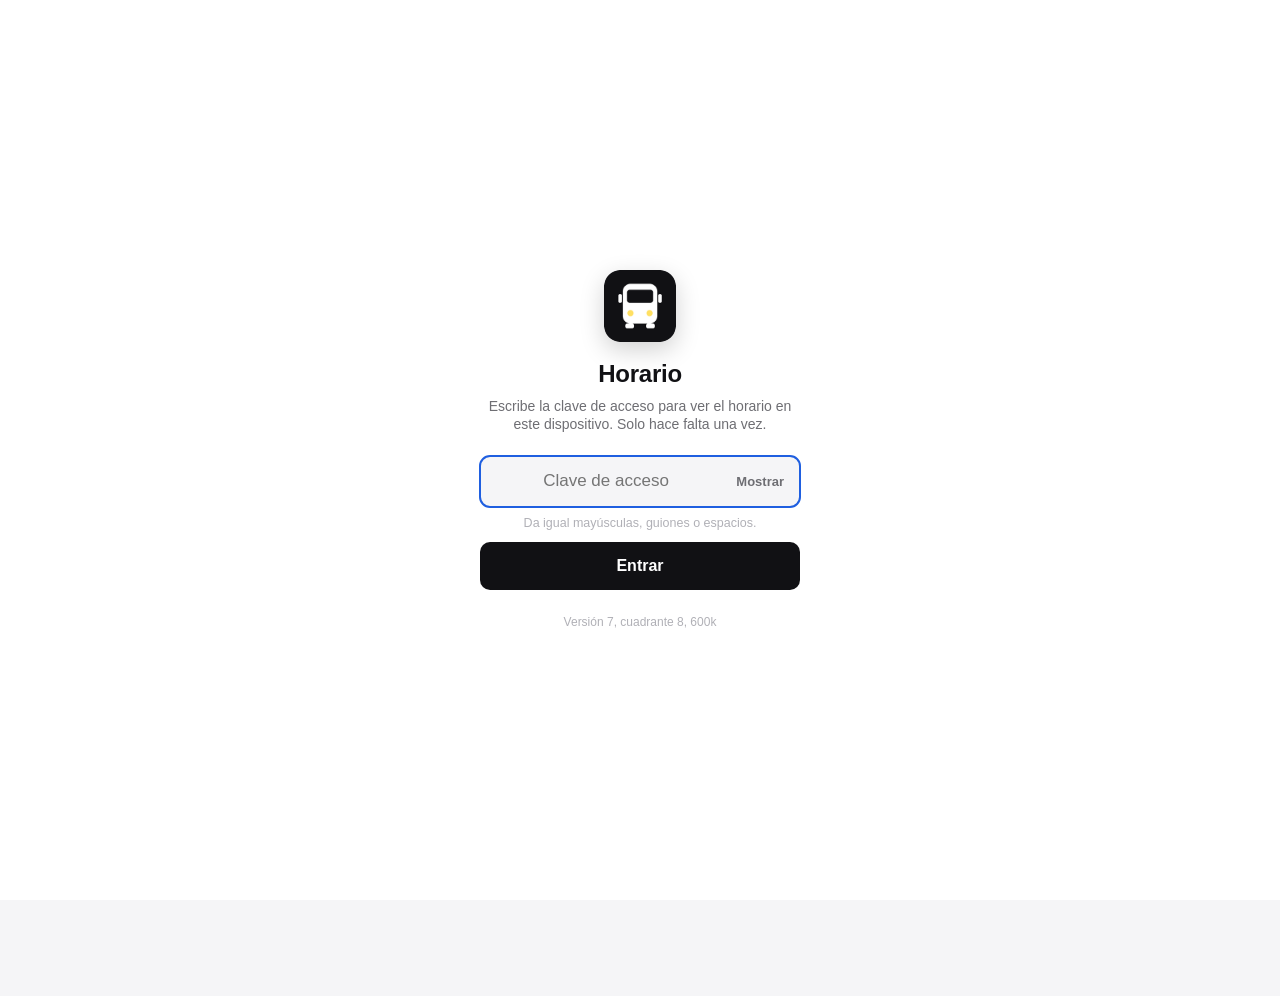
==== index.html @ b0fbd687 "La pantalla de bloqueo se oculta al entrar (v7)" ====
<!doctype html>
<html lang="es">
<head>
  <meta charset="utf-8">
  <meta name="viewport" content="width=device-width, initial-scale=1, viewport-fit=cover">
  <title>Horario</title>
  <meta name="description" content="Calendario del cuadrante rotativo ALSA: servicios y descansos de todo el año.">
  <meta name="color-scheme" content="light dark">
  <meta name="theme-color" content="#ffffff">
  <link rel="manifest" href="manifest.webmanifest">
  <link rel="icon" href="icons/favicon.svg" type="image/svg+xml">
  <link rel="apple-touch-icon" href="icons/apple-touch-icon.png">
  <meta name="apple-mobile-web-app-capable" content="yes">
  <meta name="mobile-web-app-capable" content="yes">
  <meta name="apple-mobile-web-app-status-bar-style" content="default">
  <meta name="apple-mobile-web-app-title" content="Horario">
  <link rel="stylesheet" href="css/styles.css?v=7">
</head>
<body>
  <header class="top" id="top">
    <div class="top-row">
      <p class="top-date" id="top-date"></p>
      <div class="top-actions">
        <button type="button" class="btn-today" id="btn-today" hidden>Hoy</button>
        <button type="button" class="btn-icon" id="btn-settings" aria-label="Ajustes">
          <svg viewBox="0 0 24 24" fill="none" stroke="currentColor" stroke-width="1.7" stroke-linecap="round" stroke-linejoin="round" aria-hidden="true">
            <circle cx="12" cy="12" r="3.2"/>
            <path d="M19.4 15a1.7 1.7 0 0 0 .3 1.8l.1.1a2 2 0 1 1-2.8 2.8l-.1-.1a1.7 1.7 0 0 0-1.8-.3 1.7 1.7 0 0 0-1 1.5V21a2 2 0 1 1-4 0v-.1a1.7 1.7 0 0 0-1.1-1.5 1.7 1.7 0 0 0-1.8.3l-.1.1a2 2 0 1 1-2.8-2.8l.1-.1a1.7 1.7 0 0 0 .3-1.8 1.7 1.7 0 0 0-1.5-1H3a2 2 0 1 1 0-4h.1a1.7 1.7 0 0 0 1.5-1.1 1.7 1.7 0 0 0-.3-1.8l-.1-.1a2 2 0 1 1 2.8-2.8l.1.1a1.7 1.7 0 0 0 1.8.3H9a1.7 1.7 0 0 0 1-1.5V3a2 2 0 1 1 4 0v.1a1.7 1.7 0 0 0 1 1.5 1.7 1.7 0 0 0 1.8-.3l.1-.1a2 2 0 1 1 2.8 2.8l-.1.1a1.7 1.7 0 0 0-.3 1.8V9a1.7 1.7 0 0 0 1.5 1H21a2 2 0 1 1 0 4h-.1a1.7 1.7 0 0 0-1.5 1z"/>
          </svg>
        </button>
      </div>
    </div>
    <p class="top-shift" id="top-shift"></p>
    <p class="top-sub" id="top-sub"></p>
    <div class="dow" aria-hidden="true">
      <span>L</span><span>M</span><span>X</span><span>J</span><span>V</span><span>S</span><span>D</span>
    </div>
  </header>

  <main class="cal">
    <div id="sentinel-top" class="sentinel" aria-hidden="true"></div>
    <div id="months"></div>
    <div id="sentinel-bottom" class="sentinel" aria-hidden="true"></div>
  </main>

  <section class="lock" id="lock" hidden>
    <form class="lock-card" id="lock-form" autocomplete="off">
      <img class="lock-icon" src="icons/icon-192.png" alt="" width="72" height="72">
      <h1 class="lock-title">Horario</h1>
      <p class="lock-text">Escribe la clave de acceso para ver el horario en este dispositivo. Solo hace falta una vez.</p>
      <div class="lock-field">
        <input class="lock-input" id="lock-code" type="password" placeholder="Clave de acceso" required autocomplete="off" autocapitalize="none" autocorrect="off" spellcheck="false" enterkeyhint="go">
        <button class="lock-show" id="lock-show" type="button">Mostrar</button>
      </div>
      <p class="lock-hint">Da igual mayúsculas, guiones o espacios.</p>
      <button class="lock-btn" id="lock-btn" type="submit">Entrar</button>
      <p class="lock-error" id="lock-error" role="alert" hidden></p>
      <p class="lock-meta" id="lock-meta"></p>
    </form>
  </section>

  <div class="scrim" id="scrim" hidden></div>
  <section class="sheet" id="sheet" role="dialog" aria-modal="true" aria-label="Detalle del día" hidden></section>
  <section class="settings" id="settings" role="dialog" aria-modal="true" aria-label="Ajustes" hidden></section>

  <script src="js/data.js?v=7"></script>
  <script src="js/app.js?v=7"></script>
</body>
</html>
---- css/styles.css ----
/* Horario — una pantalla: el calendario. */

:root {
  --bg: #ffffff;
  --bg-2: #f5f5f7;
  --ink: #111114;
  --ink-2: #6e6e73;
  --ink-3: #b0b0b6;
  --line: #e5e5ea;
  --rest: #ffe062;
  --rest-ink: #111114;
  --sevilla: #1f5fe0;
  --carta: #d9362b;
  --otro: #7a4ee0;
  --today: #111114;
  --today-ink: #ffffff;
  --scrim: rgba(0, 0, 0, 0.35);
  --shadow: 0 -1px 0 var(--line), 0 -20px 50px rgba(0, 0, 0, 0.12);
  --font: -apple-system, BlinkMacSystemFont, "SF Pro Text", "Segoe UI", Roboto, "Helvetica Neue", Arial, sans-serif;
  --top-safe: env(safe-area-inset-top, 0px);
  --bottom-safe: env(safe-area-inset-bottom, 0px);
  color-scheme: light;
}
:root[data-theme="dark"] {
  --bg: #000000;
  --bg-2: #141416;
  --ink: #f5f5f7;
  --ink-2: #98989f;
  --ink-3: #5c5c63;
  --line: #26262b;
  --rest: #f5c842;
  --rest-ink: #111114;
  --sevilla: #5aa2ff;
  --carta: #ff6259;
  --otro: #b48cff;
  --today: #f5f5f7;
  --today-ink: #000000;
  --scrim: rgba(0, 0, 0, 0.6);
  --shadow: 0 -1px 0 var(--line), 0 -20px 50px rgba(0, 0, 0, 0.6);
  color-scheme: dark;
}
.tone-sevilla { --tone: var(--sevilla); }
.tone-carta { --tone: var(--carta); }
.tone-otro { --tone: var(--otro); }
.tone-descanso { --tone: var(--rest); }

/* Base --------------------------------------------------------------- */
*, *::before, *::after { box-sizing: border-box; }
html { -webkit-text-size-adjust: 100%; overflow-anchor: none; scrollbar-width: none; }
html::-webkit-scrollbar { display: none; }
body {
  margin: 0;
  background: var(--bg);
  color: var(--ink);
  font-family: var(--font);
  font-size: 15px;
  line-height: 1.35;
  font-variant-numeric: tabular-nums;
  -webkit-font-smoothing: antialiased;
}
button {
  font: inherit;
  color: inherit;
  background: none;
  border: 0;
  padding: 0;
  cursor: pointer;
  -webkit-tap-highlight-color: transparent;
}
p, h1, h2, h3 { margin: 0; }
:focus-visible { outline: 2px solid var(--sevilla); outline-offset: 2px; }

/* Cabecera fija: hoy + días de la semana ------------------------------ */
.top {
  position: sticky;
  top: 0;
  z-index: 10;
  background: var(--bg);
  padding: calc(10px + var(--top-safe)) 16px 0;
  border-bottom: 1px solid var(--line);
}
.top-row {
  display: flex;
  align-items: center;
  justify-content: space-between;
  min-height: 32px;
}
.top-date {
  font-size: 13px;
  font-weight: 500;
  color: var(--ink-2);
}
.top-actions { display: flex; align-items: center; gap: 6px; }
.btn-today {
  height: 30px;
  padding: 0 12px;
  border-radius: 15px;
  background: var(--bg-2);
  font-size: 14px;
  font-weight: 600;
}
.btn-today:active { opacity: 0.6; }
.btn-icon {
  width: 32px;
  height: 32px;
  display: grid;
  place-items: center;
  color: var(--ink-2);
  border-radius: 16px;
}
.btn-icon:active { background: var(--bg-2); }
.btn-icon svg { width: 22px; height: 22px; }
.top-shift {
  margin-top: 2px;
  font-size: 22px;
  font-weight: 700;
  letter-spacing: -0.01em;
  line-height: 1.2;
}
.top-shift .hour { color: var(--tone); }
.top-sub {
  margin-top: 1px;
  font-size: 14px;
  color: var(--ink-2);
  min-height: 19px;
}
.top-sub .link {
  color: var(--ink);
  font-weight: 600;
  text-decoration: underline;
  text-underline-offset: 2px;
  text-decoration-color: var(--ink-3);
}
.mark {
  display: inline-block;
  padding: 0 6px;
  margin-left: -6px;
  border-radius: 6px;
  background: var(--rest);
  color: var(--rest-ink);
}
.dow {
  display: grid;
  grid-template-columns: repeat(7, 1fr);
  margin-top: 10px;
  padding-bottom: 6px;
  text-align: center;
  font-size: 12px;
  font-weight: 600;
  color: var(--ink-3);
}

/* Calendario ---------------------------------------------------------- */
.cal { padding: 0 16px calc(32px + var(--bottom-safe)); max-width: 480px; margin: 0 auto; }
.sentinel { height: 1px; }
.month { padding-top: 22px; }
.month-head {
  display: flex;
  align-items: baseline;
  justify-content: space-between;
  gap: 12px;
  padding: 0 4px 8px;
}
.month-name { font-size: 20px; font-weight: 700; letter-spacing: -0.01em; }
.month-name span { color: var(--ink-2); font-weight: 500; }
.month-stats { font-size: 13px; color: var(--ink-2); white-space: nowrap; }
.grid {
  display: grid;
  grid-template-columns: repeat(7, 1fr);
  row-gap: 2px;
}
.cell {
  height: 60px;
  display: flex;
  flex-direction: column;
  align-items: center;
  padding-top: 6px;
  border-radius: 10px;
}
.cell:not(.blank):active { background: var(--bg-2); }
.num {
  width: 30px;
  height: 30px;
  border-radius: 15px;
  display: grid;
  place-items: center;
  font-size: 15px;
  font-weight: 500;
}
.cell.is-rest .num { background: var(--rest); color: var(--rest-ink); font-weight: 600; }
.cell.is-today .num { box-shadow: 0 0 0 2px var(--today); font-weight: 700; }
.cell.is-past:not(.is-today) .num { color: var(--ink-2); }
.cell.is-past.is-rest:not(.is-today) .num { opacity: 0.5; }
.cell .hour {
  margin-top: 3px;
  font-size: 11.5px;
  font-weight: 600;
  color: var(--tone);
  line-height: 1;
}
.cell.is-past .hour { opacity: 0.55; }

/* Hoja de detalle ----------------------------------------------------- */
.scrim {
  position: fixed;
  inset: 0;
  z-index: 40;
  background: var(--scrim);
  opacity: 0;
  transition: opacity 0.2s;
}
.scrim.is-open { opacity: 1; }
.sheet {
  position: fixed;
  left: 0;
  right: 0;
  bottom: 0;
  z-index: 50;
  max-width: 480px;
  margin: 0 auto;
  max-height: 82dvh;
  overflow-y: auto;
  padding: 8px 20px calc(24px + var(--bottom-safe));
  border-radius: 16px 16px 0 0;
  background: var(--bg);
  box-shadow: var(--shadow);
  transform: translateY(100%);
  transition: transform 0.28s cubic-bezier(0.32, 0.72, 0, 1);
  touch-action: pan-y;
}
.sheet.is-open { transform: none; }
.handle {
  width: 36px;
  height: 4px;
  margin: 0 auto 14px;
  border-radius: 2px;
  background: var(--line);
}
.sh-date { font-size: 13px; font-weight: 500; color: var(--ink-2); }
.sh-title { margin-top: 2px; font-size: 28px; font-weight: 700; letter-spacing: -0.02em; line-height: 1.15; }
.sh-title .hour { color: var(--tone); }
.sh-sub { margin-top: 4px; font-size: 15px; color: var(--ink-2); }
.wk { margin-top: 16px; border-top: 1px solid var(--line); }
.wk-row {
  display: grid;
  grid-template-columns: 56px 1fr auto;
  align-items: center;
  gap: 12px;
  padding: 9px 0;
  border-bottom: 1px solid var(--line);
  font-size: 15px;
  color: var(--ink-2);
}
.wk-row.is-sel { color: var(--ink); font-weight: 600; }
.wk-day { font-size: 13px; font-weight: 600; color: var(--ink-3); }
.wk-row.is-sel .wk-day { color: var(--ink); }
.wk-main .hour { color: var(--tone); font-weight: 600; }
.wk-main.is-rest { color: var(--ink); }
.wk-main.is-rest .mark { margin-left: 0; font-weight: 600; font-size: 13px; padding: 1px 6px; }
.wk-serv { font-size: 13px; color: var(--ink-3); }

/* Ajustes ------------------------------------------------------------- */
.settings {
  position: fixed;
  inset: 0;
  z-index: 60;
  background: var(--bg);
  overflow-y: auto;
  transform: translateX(100%);
  transition: transform 0.28s cubic-bezier(0.32, 0.72, 0, 1);
}
.settings.is-open { transform: none; }
.set-top {
  position: sticky;
  top: 0;
  z-index: 1;
  display: flex;
  align-items: center;
  justify-content: space-between;
  padding: calc(10px + var(--top-safe)) 16px 10px;
  background: var(--bg);
  border-bottom: 1px solid var(--line);
}
.set-top h2 { font-size: 17px; font-weight: 700; }
.btn-text { font-size: 16px; font-weight: 600; color: var(--sevilla); padding: 4px 0; }
.btn-text:active { opacity: 0.5; }
.set-body { max-width: 480px; margin: 0 auto; padding: 4px 16px calc(32px + var(--bottom-safe)); }
.set-group { padding: 20px 0; border-bottom: 1px solid var(--line); }
.set-group:last-child { border-bottom: 0; }
.set-title { font-size: 17px; font-weight: 700; }
.set-text { margin-top: 4px; font-size: 14px; color: var(--ink-2); }
.turnos { display: grid; grid-template-columns: repeat(8, 1fr); gap: 6px; margin-top: 12px; }
.turno {
  height: 42px;
  border-radius: 9px;
  background: var(--bg-2);
  font-size: 16px;
  font-weight: 600;
}
.turno:active { opacity: 0.6; }
.turno.is-active { background: var(--ink); color: var(--bg); }
.seg { display: inline-flex; margin-top: 12px; padding: 2px; border-radius: 9px; background: var(--bg-2); }
.seg button { padding: 7px 14px; border-radius: 7px; font-size: 14px; font-weight: 500; color: var(--ink-2); }
.seg button.is-active { background: var(--bg); color: var(--ink); font-weight: 600; box-shadow: 0 1px 3px rgba(0, 0, 0, 0.15); }
.editor { margin-top: 12px; overflow: hidden; }
.ed-turno { border-top: 1px solid var(--line); }
.ed-turno:last-child { border-bottom: 1px solid var(--line); }
.ed-turno summary {
  display: flex;
  align-items: center;
  justify-content: space-between;
  gap: 12px;
  padding: 12px 0;
  list-style: none;
  cursor: pointer;
}
.ed-turno summary::-webkit-details-marker { display: none; }
.ed-turno summary::after {
  content: "";
  width: 8px;
  height: 8px;
  margin-left: 4px;
  border-right: 2px solid var(--ink-3);
  border-bottom: 2px solid var(--ink-3);
  transform: rotate(45deg);
  transition: transform 0.15s;
  flex: none;
}
.ed-turno[open] summary::after { transform: rotate(-135deg); }
.ed-turno-name { font-size: 15px; font-weight: 600; }
.ed-turno-info { margin-left: auto; font-size: 13px; color: var(--ink-2); }
.ed-rows { display: grid; gap: 6px; padding: 0 0 14px; }
.ed-row { display: grid; grid-template-columns: 40px 1fr; align-items: center; gap: 8px; }
.ed-day { font-size: 13px; font-weight: 600; color: var(--ink-2); }
.ed-cell {
  width: 100%;
  min-width: 0;
  padding: 10px 12px;
  border: 1px solid var(--line);
  border-radius: 8px;
  background: var(--bg);
  color: var(--ink);
  font: inherit;
  font-size: 15px;
}
.ed-cell.tone-descanso { background: var(--rest); border-color: transparent; color: var(--rest-ink); font-weight: 600; }
.ed-cell:focus { outline: 2px solid var(--sevilla); outline-offset: -1px; }
.btn-quiet { margin-top: 12px; font-size: 14px; font-weight: 600; color: var(--carta); }
.install { margin-top: 10px; display: grid; gap: 12px; }
.install h3 { font-size: 15px; font-weight: 600; }
.install ol { margin: 4px 0 0; padding-left: 20px; font-size: 14px; color: var(--ink-2); display: grid; gap: 3px; }
.install b { color: var(--ink); font-weight: 600; }

/* Pantalla de bloqueo ------------------------------------------------- */
.lock {
  position: fixed;
  inset: 0;
  z-index: 100;
  display: grid;
  place-items: center;
  padding: 24px;
  background: var(--bg);
}
.lock[hidden] { display: none; }
[hidden] { display: none !important; }
body.is-locked .top, body.is-locked .cal { visibility: hidden; }
.lock-card { width: 100%; max-width: 320px; display: flex; flex-direction: column; align-items: center; text-align: center; }
.lock-icon { border-radius: 16px; box-shadow: 0 8px 24px rgba(0, 0, 0, 0.18); }
.lock-title { margin-top: 16px; font-size: 24px; font-weight: 700; letter-spacing: -0.01em; }
.lock-text { margin-top: 6px; font-size: 14px; color: var(--ink-2); }
.lock-field { position: relative; width: 100%; margin-top: 22px; }
.lock-show {
  position: absolute;
  right: 6px;
  top: 50%;
  transform: translateY(-50%);
  padding: 6px 10px;
  border-radius: 7px;
  font-size: 13px;
  font-weight: 600;
  color: var(--ink-2);
}
.lock-show:active { background: var(--panel-2, var(--line)); }
.lock-hint { margin-top: 8px; font-size: 12.5px; color: var(--ink-3); }
.lock-input {
  width: 100%;
  padding: 13px 82px 13px 14px;
  border: 1px solid var(--line);
  border-radius: 10px;
  background: var(--bg-2);
  color: var(--ink);
  font: inherit;
  font-size: 17px;
  text-align: center;
}
.lock-input:focus { outline: 2px solid var(--sevilla); outline-offset: -1px; }
.lock-btn {
  width: 100%;
  margin-top: 10px;
  padding: 13px;
  border-radius: 10px;
  background: var(--ink);
  color: var(--bg);
  font-size: 16px;
  font-weight: 600;
}
.lock-btn:disabled { opacity: 0.5; }
.lock-error { margin-top: 12px; font-size: 14px; color: var(--carta); overflow-wrap: anywhere; }
.lock-meta { margin-top: 24px; font-size: 12px; color: var(--ink-3); }

/* Accesibilidad y escritorio ------------------------------------------ */
@media (prefers-reduced-motion: reduce) {
  *, *::before, *::after { transition: none !important; }
}
@media (min-width: 560px) {
  body { background: var(--bg-2); }
  .top { max-width: 480px; margin: 0 auto; background: var(--bg); box-shadow: -1px 0 0 var(--line), 1px 0 0 var(--line); }
  .cal { background: var(--bg); min-height: 100dvh; box-shadow: -1px 0 0 var(--line), 1px 0 0 var(--line); }
}
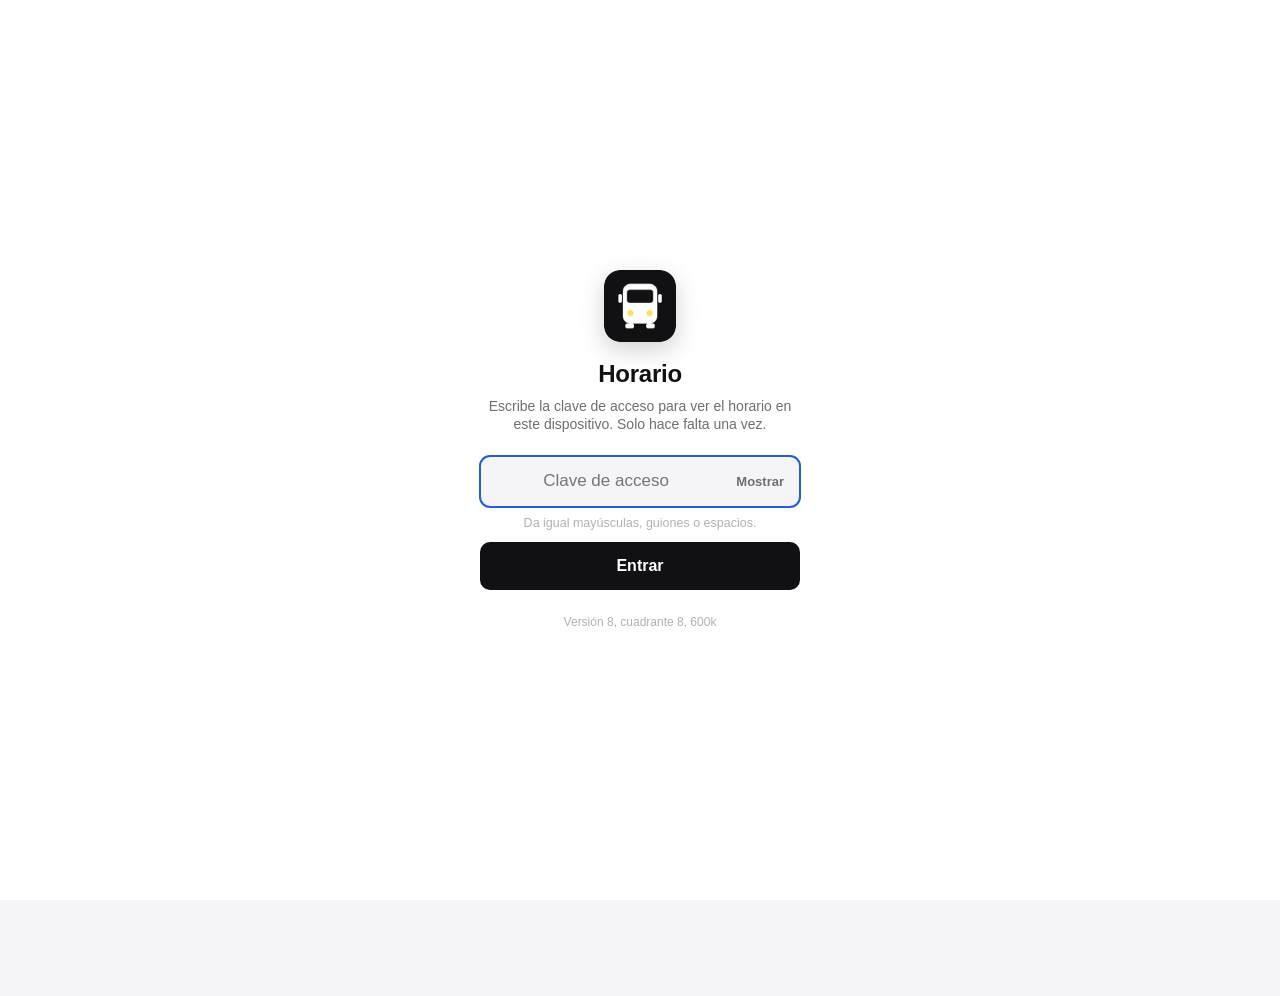
==== commit 0016776d: "Horario de Mercadona solapado: días libres de los dos (v8)" ====
--- a/index.html
+++ b/index.html
@@ -14,7 +14,7 @@
   <meta name="mobile-web-app-capable" content="yes">
   <meta name="apple-mobile-web-app-status-bar-style" content="default">
   <meta name="apple-mobile-web-app-title" content="Horario">
-  <link rel="stylesheet" href="css/styles.css?v=7">
+  <link rel="stylesheet" href="css/styles.css?v=8">
 </head>
 <body>
   <header class="top" id="top">
@@ -30,11 +30,11 @@
         </button>
       </div>
     </div>
-    <p class="top-shift" id="top-shift"></p>
-    <p class="top-sub" id="top-sub"></p>
+    <div class="top-rows" id="top-rows"></div>
     <div class="dow" aria-hidden="true">
       <span>L</span><span>M</span><span>X</span><span>J</span><span>V</span><span>S</span><span>D</span>
     </div>
+    <p class="legend" aria-hidden="true"><span class="lg lg-alsa">descanso ALSA</span><span class="lg lg-merc">libre Mercadona</span><span class="lg lg-both">los dos</span></p>
   </header>
 
   <main class="cal">
@@ -63,7 +63,7 @@
   <section class="sheet" id="sheet" role="dialog" aria-modal="true" aria-label="Detalle del día" hidden></section>
   <section class="settings" id="settings" role="dialog" aria-modal="true" aria-label="Ajustes" hidden></section>
 
-  <script src="js/data.js?v=7"></script>
-  <script src="js/app.js?v=7"></script>
+  <script src="js/data.js?v=8"></script>
+  <script src="js/app.js?v=8"></script>
 </body>
 </html>
--- a/css/styles.css
+++ b/css/styles.css
@@ -12,6 +12,8 @@
   --sevilla: #1f5fe0;
   --carta: #d9362b;
   --otro: #7a4ee0;
+  --merc: #0a8f47;
+  --merc-soft: rgba(10, 143, 71, 0.13);
   --today: #111114;
   --today-ink: #ffffff;
   --scrim: rgba(0, 0, 0, 0.35);
@@ -33,6 +35,8 @@
   --sevilla: #5aa2ff;
   --carta: #ff6259;
   --otro: #b48cff;
+  --merc: #3ddc84;
+  --merc-soft: rgba(61, 220, 132, 0.16);
   --today: #f5f5f7;
   --today-ink: #000000;
   --scrim: rgba(0, 0, 0, 0.6);
@@ -110,21 +114,33 @@
 }
 .btn-icon:active { background: var(--bg-2); }
 .btn-icon svg { width: 22px; height: 22px; }
-.top-shift {
-  margin-top: 2px;
-  font-size: 22px;
-  font-weight: 700;
-  letter-spacing: -0.01em;
-  line-height: 1.2;
-}
-.top-shift .hour { color: var(--tone); }
-.top-sub {
-  margin-top: 1px;
-  font-size: 14px;
+.top-rows {
+  display: grid;
+  grid-template-columns: 82px 1fr;
+  column-gap: 8px;
+  row-gap: 3px;
+  margin-top: 4px;
+}
+.top-k {
+  font-size: 12px;
+  font-weight: 600;
+  color: var(--ink-3);
+  padding-top: 3px;
+}
+.top-v {
+  font-size: 15px;
+  font-weight: 600;
+  line-height: 1.3;
+}
+.top-v .hour { color: var(--tone); }
+.top-v .merc-t { color: var(--merc); }
+.top-v small {
+  display: block;
+  font-size: 13px;
+  font-weight: 400;
   color: var(--ink-2);
-  min-height: 19px;
-}
-.top-sub .link {
+}
+.top-v .link {
   color: var(--ink);
   font-weight: 600;
   text-decoration: underline;
@@ -143,12 +159,31 @@
   display: grid;
   grid-template-columns: repeat(7, 1fr);
   margin-top: 10px;
-  padding-bottom: 6px;
+  padding-bottom: 2px;
   text-align: center;
   font-size: 12px;
   font-weight: 600;
   color: var(--ink-3);
 }
+.legend {
+  display: flex;
+  gap: 14px;
+  padding: 0 0 6px 2px;
+  font-size: 11px;
+  color: var(--ink-3);
+}
+.lg::before {
+  content: "";
+  display: inline-block;
+  width: 9px;
+  height: 9px;
+  border-radius: 50%;
+  margin-right: 5px;
+  vertical-align: -1px;
+}
+.lg-alsa::before { background: var(--rest); }
+.lg-merc::before { background: var(--merc); }
+.lg-both::before { border-radius: 3px; background: var(--merc-soft); box-shadow: inset 0 0 0 1px var(--merc); }
 
 /* Calendario ---------------------------------------------------------- */
 .cal { padding: 0 16px calc(32px + var(--bottom-safe)); max-width: 480px; margin: 0 auto; }
@@ -170,13 +205,23 @@
   row-gap: 2px;
 }
 .cell {
-  height: 60px;
+  height: 68px;
   display: flex;
   flex-direction: column;
   align-items: center;
-  padding-top: 6px;
+  padding-top: 5px;
   border-radius: 10px;
 }
+.cell.is-both { background: var(--merc-soft); }
+.cell .merc {
+  margin-top: 2px;
+  font-size: 10.5px;
+  font-weight: 600;
+  color: var(--merc);
+  line-height: 1;
+}
+.cell .merc.m-work { color: var(--ink-3); }
+.cell.is-past .merc { opacity: 0.55; }
 .cell:not(.blank):active { background: var(--bg-2); }
 .num {
   width: 30px;
@@ -197,6 +242,7 @@
   font-weight: 600;
   color: var(--tone);
   line-height: 1;
+  min-height: 11.5px;
 }
 .cell.is-past .hour { opacity: 0.55; }
 
@@ -240,10 +286,26 @@
 .sh-title { margin-top: 2px; font-size: 28px; font-weight: 700; letter-spacing: -0.02em; line-height: 1.15; }
 .sh-title .hour { color: var(--tone); }
 .sh-sub { margin-top: 4px; font-size: 15px; color: var(--ink-2); }
+.sh-who { margin-top: 14px; font-size: 12px; font-weight: 600; color: var(--ink-3); }
+.sh-who:first-of-type { margin-top: 8px; }
+.sh-merc { margin-top: 2px; font-size: 20px; font-weight: 700; letter-spacing: -0.01em; }
+.sh-merc .merc-t { color: var(--merc); }
+.sh-both {
+  margin-top: 12px;
+  padding: 8px 12px;
+  border-radius: 8px;
+  background: var(--merc-soft);
+  color: var(--ink);
+  font-size: 14px;
+  font-weight: 600;
+}
+.sh-both .mark { margin-left: 0; }
+.btn-merc { margin-top: 12px; font-size: 14px; font-weight: 600; color: var(--merc); }
+.wk-head { display: grid; grid-template-columns: 56px 1fr 1fr; gap: 12px; padding: 10px 0 4px; font-size: 11px; font-weight: 600; color: var(--ink-3); }
 .wk { margin-top: 16px; border-top: 1px solid var(--line); }
 .wk-row {
   display: grid;
-  grid-template-columns: 56px 1fr auto;
+  grid-template-columns: 56px 1fr 1fr;
   align-items: center;
   gap: 12px;
   padding: 9px 0;
@@ -257,7 +319,11 @@
 .wk-main .hour { color: var(--tone); font-weight: 600; }
 .wk-main.is-rest { color: var(--ink); }
 .wk-main.is-rest .mark { margin-left: 0; font-weight: 600; font-size: 13px; padding: 1px 6px; }
-.wk-serv { font-size: 13px; color: var(--ink-3); }
+.wk-main .wk-serv { font-size: 12px; color: var(--ink-3); margin-left: 4px; }
+.wk-merc { font-size: 14px; }
+.wk-merc .merc-t { color: var(--merc); font-weight: 600; }
+.wk-merc.is-libre { color: var(--merc); font-weight: 600; }
+.wk-row.is-both { background: var(--merc-soft); margin: 0 -8px; padding-left: 8px; padding-right: 8px; border-radius: 8px; }
 
 /* Ajustes ------------------------------------------------------------- */
 .settings {
@@ -300,6 +366,20 @@
 .turno:active { opacity: 0.6; }
 .turno.is-active { background: var(--ink); color: var(--bg); }
 .seg { display: inline-flex; margin-top: 12px; padding: 2px; border-radius: 9px; background: var(--bg-2); }
+.week-nav { display: flex; align-items: center; justify-content: space-between; gap: 8px; margin-top: 12px; }
+.week-nav .btn-icon { color: var(--ink); background: var(--bg-2); }
+.week-nav .btn-icon svg { width: 18px; height: 18px; }
+.week-nav span { font-size: 15px; font-weight: 600; }
+.set-sub { margin-top: 14px; font-size: 13px; font-weight: 600; color: var(--ink-2); }
+.dows { display: grid; grid-template-columns: repeat(7, 1fr); gap: 6px; margin-top: 8px; }
+.dows .turno { height: 40px; font-size: 15px; }
+.dows .turno.is-active { background: var(--merc); color: #fff; }
+.seg.seg-merc { margin-top: 8px; }
+.check { display: flex; align-items: center; gap: 10px; margin-top: 12px; font-size: 15px; }
+.check input { width: 20px; height: 20px; accent-color: var(--merc); margin: 0; }
+.hours { display: grid; grid-template-columns: 1fr 1fr; gap: 8px; margin-top: 8px; }
+.hours label { font-size: 12px; font-weight: 600; color: var(--ink-2); display: grid; gap: 4px; }
+.hours input { padding: 9px 10px; border: 1px solid var(--line); border-radius: 8px; background: var(--bg); color: var(--ink); font: inherit; font-size: 15px; }
 .seg button { padding: 7px 14px; border-radius: 7px; font-size: 14px; font-weight: 500; color: var(--ink-2); }
 .seg button.is-active { background: var(--bg); color: var(--ink); font-weight: 600; box-shadow: 0 1px 3px rgba(0, 0, 0, 0.15); }
 .editor { margin-top: 12px; overflow: hidden; }
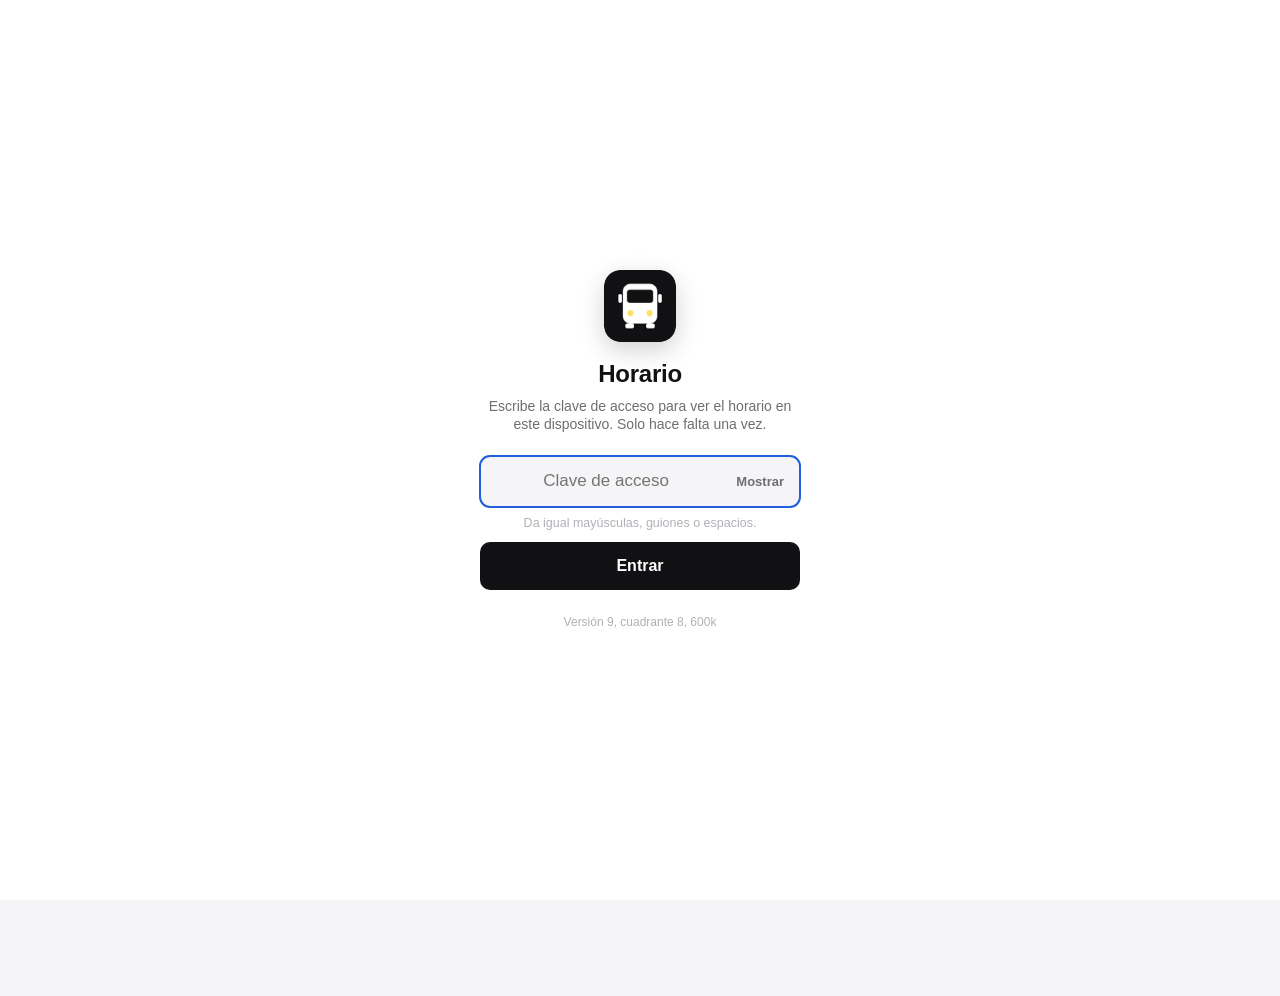
==== commit 477dc7c5: "Vacaciones de ALSA y Mercadona en azul, por día o por periodo (v9)" ====
--- a/index.html
+++ b/index.html
@@ -14,7 +14,7 @@
   <meta name="mobile-web-app-capable" content="yes">
   <meta name="apple-mobile-web-app-status-bar-style" content="default">
   <meta name="apple-mobile-web-app-title" content="Horario">
-  <link rel="stylesheet" href="css/styles.css?v=8">
+  <link rel="stylesheet" href="css/styles.css?v=9">
 </head>
 <body>
   <header class="top" id="top">
@@ -34,7 +34,7 @@
     <div class="dow" aria-hidden="true">
       <span>L</span><span>M</span><span>X</span><span>J</span><span>V</span><span>S</span><span>D</span>
     </div>
-    <p class="legend" aria-hidden="true"><span class="lg lg-alsa">descanso ALSA</span><span class="lg lg-merc">libre Mercadona</span><span class="lg lg-both">los dos</span></p>
+    <p class="legend" aria-hidden="true"><span class="lg lg-alsa">descanso ALSA</span><span class="lg lg-merc">libre Mercadona</span><span class="lg lg-both">los dos</span><span class="lg lg-vac">vacaciones</span></p>
   </header>
 
   <main class="cal">
@@ -63,7 +63,7 @@
   <section class="sheet" id="sheet" role="dialog" aria-modal="true" aria-label="Detalle del día" hidden></section>
   <section class="settings" id="settings" role="dialog" aria-modal="true" aria-label="Ajustes" hidden></section>
 
-  <script src="js/data.js?v=8"></script>
-  <script src="js/app.js?v=8"></script>
+  <script src="js/data.js?v=9"></script>
+  <script src="js/app.js?v=9"></script>
 </body>
 </html>
--- a/css/styles.css
+++ b/css/styles.css
@@ -14,6 +14,8 @@
   --otro: #7a4ee0;
   --merc: #0a8f47;
   --merc-soft: rgba(10, 143, 71, 0.13);
+  --vac: #2f7ff5;
+  --vac-ink: #ffffff;
   --today: #111114;
   --today-ink: #ffffff;
   --scrim: rgba(0, 0, 0, 0.35);
@@ -37,6 +39,8 @@
   --otro: #b48cff;
   --merc: #3ddc84;
   --merc-soft: rgba(61, 220, 132, 0.16);
+  --vac: #4d9bff;
+  --vac-ink: #ffffff;
   --today: #f5f5f7;
   --today-ink: #000000;
   --scrim: rgba(0, 0, 0, 0.6);
@@ -184,6 +188,8 @@
 .lg-alsa::before { background: var(--rest); }
 .lg-merc::before { background: var(--merc); }
 .lg-both::before { border-radius: 3px; background: var(--merc-soft); box-shadow: inset 0 0 0 1px var(--merc); }
+.lg-vac::before { background: var(--vac); }
+.mark.mark-vac { background: var(--vac); color: var(--vac-ink); }
 
 /* Calendario ---------------------------------------------------------- */
 .cal { padding: 0 16px calc(32px + var(--bottom-safe)); max-width: 480px; margin: 0 auto; }
@@ -196,9 +202,9 @@
   gap: 12px;
   padding: 0 4px 8px;
 }
-.month-name { font-size: 20px; font-weight: 700; letter-spacing: -0.01em; }
+.month-name { font-size: 20px; font-weight: 700; letter-spacing: -0.01em; white-space: nowrap; }
 .month-name span { color: var(--ink-2); font-weight: 500; }
-.month-stats { font-size: 13px; color: var(--ink-2); white-space: nowrap; }
+.month-stats { font-size: 13px; color: var(--ink-2); text-align: right; line-height: 1.25; }
 .grid {
   display: grid;
   grid-template-columns: repeat(7, 1fr);
@@ -233,9 +239,12 @@
   font-weight: 500;
 }
 .cell.is-rest .num { background: var(--rest); color: var(--rest-ink); font-weight: 600; }
+.cell.is-vac .num { background: var(--vac); color: var(--vac-ink); font-weight: 600; }
+.cell .merc.m-vac { color: var(--vac); }
 .cell.is-today .num { box-shadow: 0 0 0 2px var(--today); font-weight: 700; }
 .cell.is-past:not(.is-today) .num { color: var(--ink-2); }
 .cell.is-past.is-rest:not(.is-today) .num { opacity: 0.5; }
+.cell.is-past.is-vac:not(.is-today) .num { opacity: 0.5; }
 .cell .hour {
   margin-top: 3px;
   font-size: 11.5px;
@@ -301,6 +310,11 @@
 }
 .sh-both .mark { margin-left: 0; }
 .btn-merc { margin-top: 12px; font-size: 14px; font-weight: 600; color: var(--merc); }
+.sh-actions { display: flex; flex-wrap: wrap; gap: 8px 18px; margin-top: 12px; }
+.sh-actions .btn-merc { margin-top: 0; }
+.sh-actions .btn-vac { color: var(--vac); }
+.wk-merc.is-vac, .wk-main.is-vac .mark { color: var(--vac-ink); }
+.wk-merc.is-vac { color: var(--vac); font-weight: 600; }
 .wk-head { display: grid; grid-template-columns: 56px 1fr 1fr; gap: 12px; padding: 10px 0 4px; font-size: 11px; font-weight: 600; color: var(--ink-3); }
 .wk { margin-top: 16px; border-top: 1px solid var(--line); }
 .wk-row {
@@ -377,6 +391,17 @@
 .seg.seg-merc { margin-top: 8px; }
 .check { display: flex; align-items: center; gap: 10px; margin-top: 12px; font-size: 15px; }
 .check input { width: 20px; height: 20px; accent-color: var(--merc); margin: 0; }
+.vac-list { margin-top: 10px; border-top: 1px solid var(--line); }
+.vac-item { display: flex; align-items: center; gap: 10px; padding: 9px 0; border-bottom: 1px solid var(--line); font-size: 14px; }
+.vac-item .vac-who { flex: none; width: 82px; font-size: 12px; font-weight: 600; color: var(--vac); }
+.vac-item .vac-dates { flex: 1; }
+.vac-item .btn-quiet { margin-top: 0; font-size: 13px; }
+.vac-form { display: grid; grid-template-columns: 1fr 1fr; gap: 8px; margin-top: 12px; }
+.vac-form label { font-size: 12px; font-weight: 600; color: var(--ink-2); display: grid; gap: 4px; }
+.vac-form input { padding: 9px 10px; border: 1px solid var(--line); border-radius: 8px; background: var(--bg); color: var(--ink); font: inherit; font-size: 15px; min-width: 0; }
+.vac-form .seg { grid-column: span 2; margin-top: 2px; }
+.btn-primary { grid-column: span 2; padding: 11px; border-radius: 9px; background: var(--vac); color: var(--vac-ink); font-size: 15px; font-weight: 600; }
+.btn-primary:active { opacity: 0.8; }
 .hours { display: grid; grid-template-columns: 1fr 1fr; gap: 8px; margin-top: 8px; }
 .hours label { font-size: 12px; font-weight: 600; color: var(--ink-2); display: grid; gap: 4px; }
 .hours input { padding: 9px 10px; border: 1px solid var(--line); border-radius: 8px; background: var(--bg); color: var(--ink); font: inherit; font-size: 15px; }
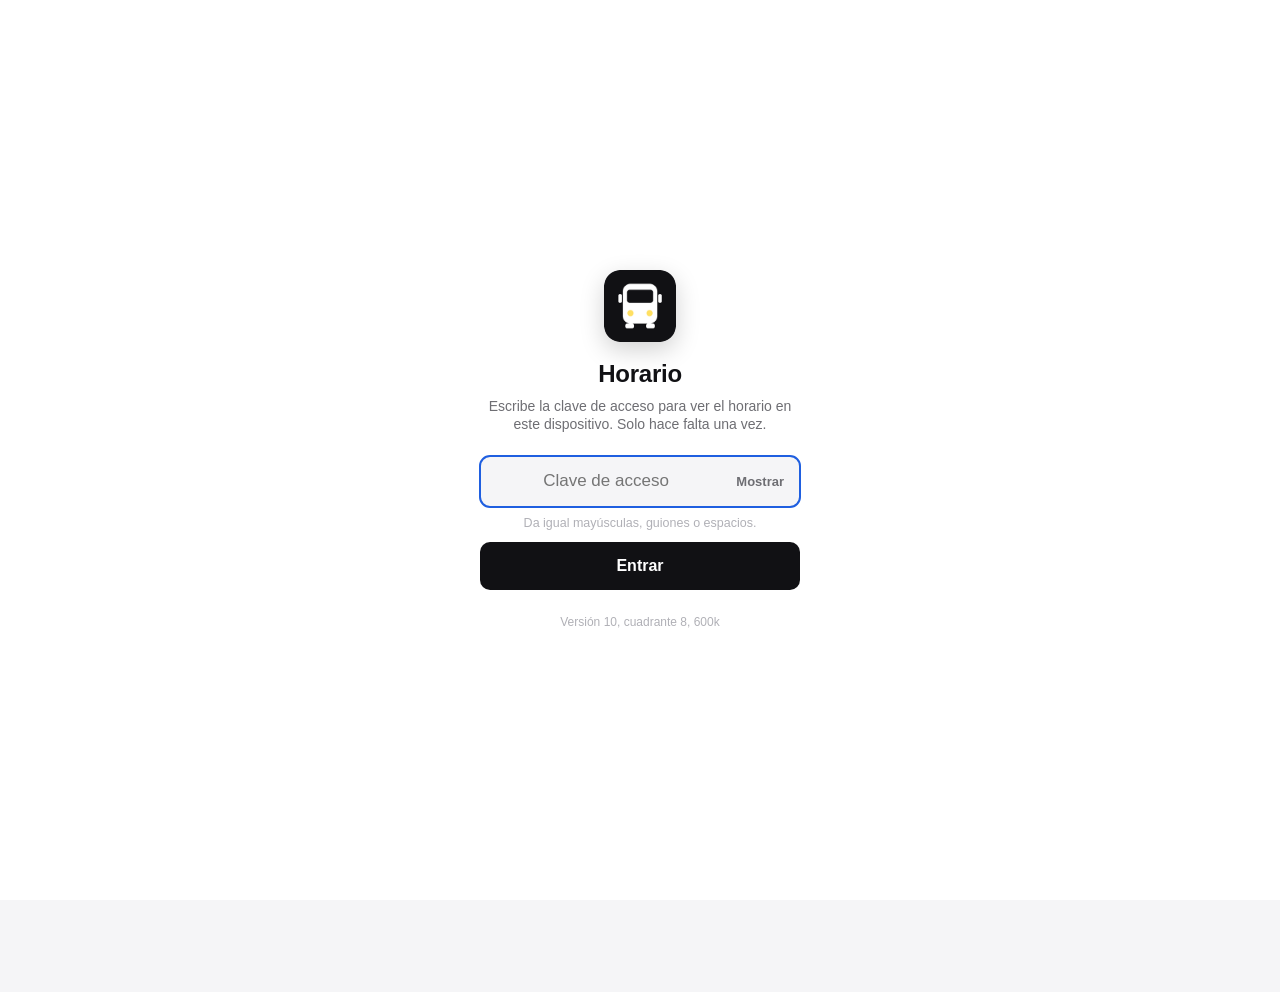
==== commit cb408948: "Revisión: caché solo de respuestas correctas, cabecera compacta, ajustes sin saltos, domingo coheren" ====
--- a/index.html
+++ b/index.html
@@ -14,7 +14,7 @@
   <meta name="mobile-web-app-capable" content="yes">
   <meta name="apple-mobile-web-app-status-bar-style" content="default">
   <meta name="apple-mobile-web-app-title" content="Horario">
-  <link rel="stylesheet" href="css/styles.css?v=9">
+  <link rel="stylesheet" href="css/styles.css?v=10">
 </head>
 <body>
   <header class="top" id="top">
@@ -63,7 +63,7 @@
   <section class="sheet" id="sheet" role="dialog" aria-modal="true" aria-label="Detalle del día" hidden></section>
   <section class="settings" id="settings" role="dialog" aria-modal="true" aria-label="Ajustes" hidden></section>
 
-  <script src="js/data.js?v=9"></script>
-  <script src="js/app.js?v=9"></script>
+  <script src="js/data.js?v=10"></script>
+  <script src="js/app.js?v=10"></script>
 </body>
 </html>
--- a/css/styles.css
+++ b/css/styles.css
@@ -122,8 +122,8 @@
   display: grid;
   grid-template-columns: 82px 1fr;
   column-gap: 8px;
-  row-gap: 3px;
-  margin-top: 4px;
+  row-gap: 1px;
+  margin-top: 2px;
 }
 .top-k {
   font-size: 12px;
@@ -134,15 +134,16 @@
 .top-v {
   font-size: 15px;
   font-weight: 600;
-  line-height: 1.3;
+  line-height: 1.25;
 }
 .top-v .hour { color: var(--tone); }
 .top-v .merc-t { color: var(--merc); }
 .top-v small {
   display: block;
-  font-size: 13px;
+  font-size: 12.5px;
   font-weight: 400;
   color: var(--ink-2);
+  line-height: 1.25;
 }
 .top-v .link {
   color: var(--ink);
@@ -162,7 +163,7 @@
 .dow {
   display: grid;
   grid-template-columns: repeat(7, 1fr);
-  margin-top: 10px;
+  margin-top: 8px;
   padding-bottom: 2px;
   text-align: center;
   font-size: 12px;
@@ -171,11 +172,13 @@
 }
 .legend {
   display: flex;
-  gap: 14px;
+  flex-wrap: wrap;
+  gap: 2px 12px;
   padding: 0 0 6px 2px;
   font-size: 11px;
   color: var(--ink-3);
 }
+.lg { white-space: nowrap; }
 .lg::before {
   content: "";
   display: inline-block;
@@ -388,6 +391,7 @@
 .dows { display: grid; grid-template-columns: repeat(7, 1fr); gap: 6px; margin-top: 8px; }
 .dows .turno { height: 40px; font-size: 15px; }
 .dows .turno.is-active { background: var(--merc); color: #fff; }
+.dows .turno:disabled { opacity: 0.35; cursor: default; }
 .seg.seg-merc { margin-top: 8px; }
 .check { display: flex; align-items: center; gap: 10px; margin-top: 12px; font-size: 15px; }
 .check input { width: 20px; height: 20px; accent-color: var(--merc); margin: 0; }
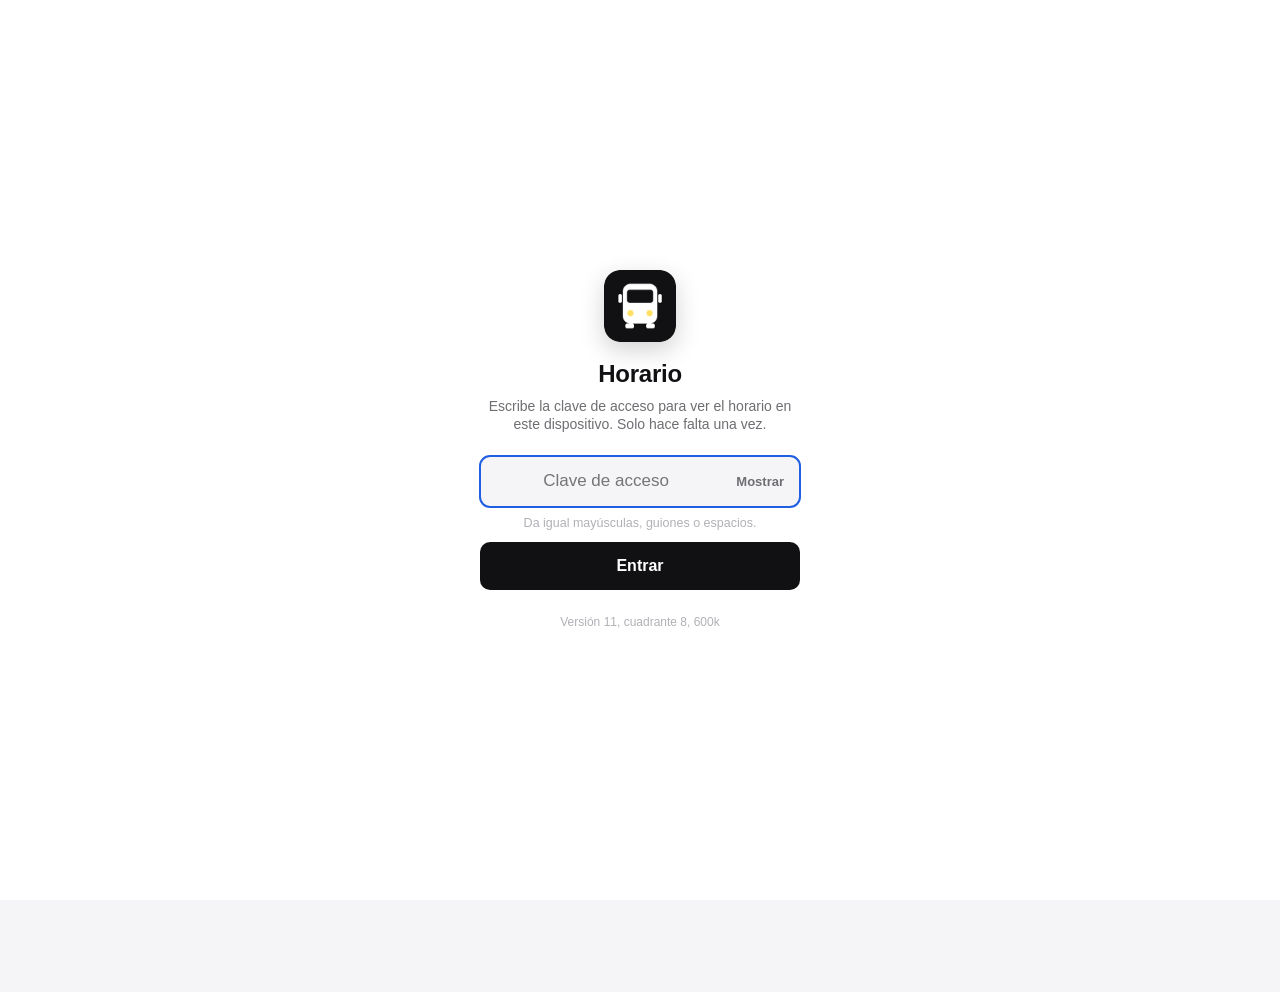
==== commit d7ea4c00: "La hoja del día y los ajustes no arrastran el scroll del calendario (v11)" ====
--- a/index.html
+++ b/index.html
@@ -14,7 +14,7 @@
   <meta name="mobile-web-app-capable" content="yes">
   <meta name="apple-mobile-web-app-status-bar-style" content="default">
   <meta name="apple-mobile-web-app-title" content="Horario">
-  <link rel="stylesheet" href="css/styles.css?v=10">
+  <link rel="stylesheet" href="css/styles.css?v=11">
 </head>
 <body>
   <header class="top" id="top">
@@ -63,7 +63,7 @@
   <section class="sheet" id="sheet" role="dialog" aria-modal="true" aria-label="Detalle del día" hidden></section>
   <section class="settings" id="settings" role="dialog" aria-modal="true" aria-label="Ajustes" hidden></section>
 
-  <script src="js/data.js?v=10"></script>
-  <script src="js/app.js?v=10"></script>
+  <script src="js/data.js?v=11"></script>
+  <script src="js/app.js?v=11"></script>
 </body>
 </html>
--- a/css/styles.css
+++ b/css/styles.css
@@ -55,6 +55,7 @@
 /* Base --------------------------------------------------------------- */
 *, *::before, *::after { box-sizing: border-box; }
 html { -webkit-text-size-adjust: 100%; overflow-anchor: none; scrollbar-width: none; }
+html.has-modal, html.has-modal body { overflow: hidden; }
 html::-webkit-scrollbar { display: none; }
 body {
   margin: 0;
@@ -285,6 +286,7 @@
   transform: translateY(100%);
   transition: transform 0.28s cubic-bezier(0.32, 0.72, 0, 1);
   touch-action: pan-y;
+  overscroll-behavior: contain;
 }
 .sheet.is-open { transform: none; }
 .handle {
@@ -349,6 +351,7 @@
   z-index: 60;
   background: var(--bg);
   overflow-y: auto;
+  overscroll-behavior: contain;
   transform: translateX(100%);
   transition: transform 0.28s cubic-bezier(0.32, 0.72, 0, 1);
 }
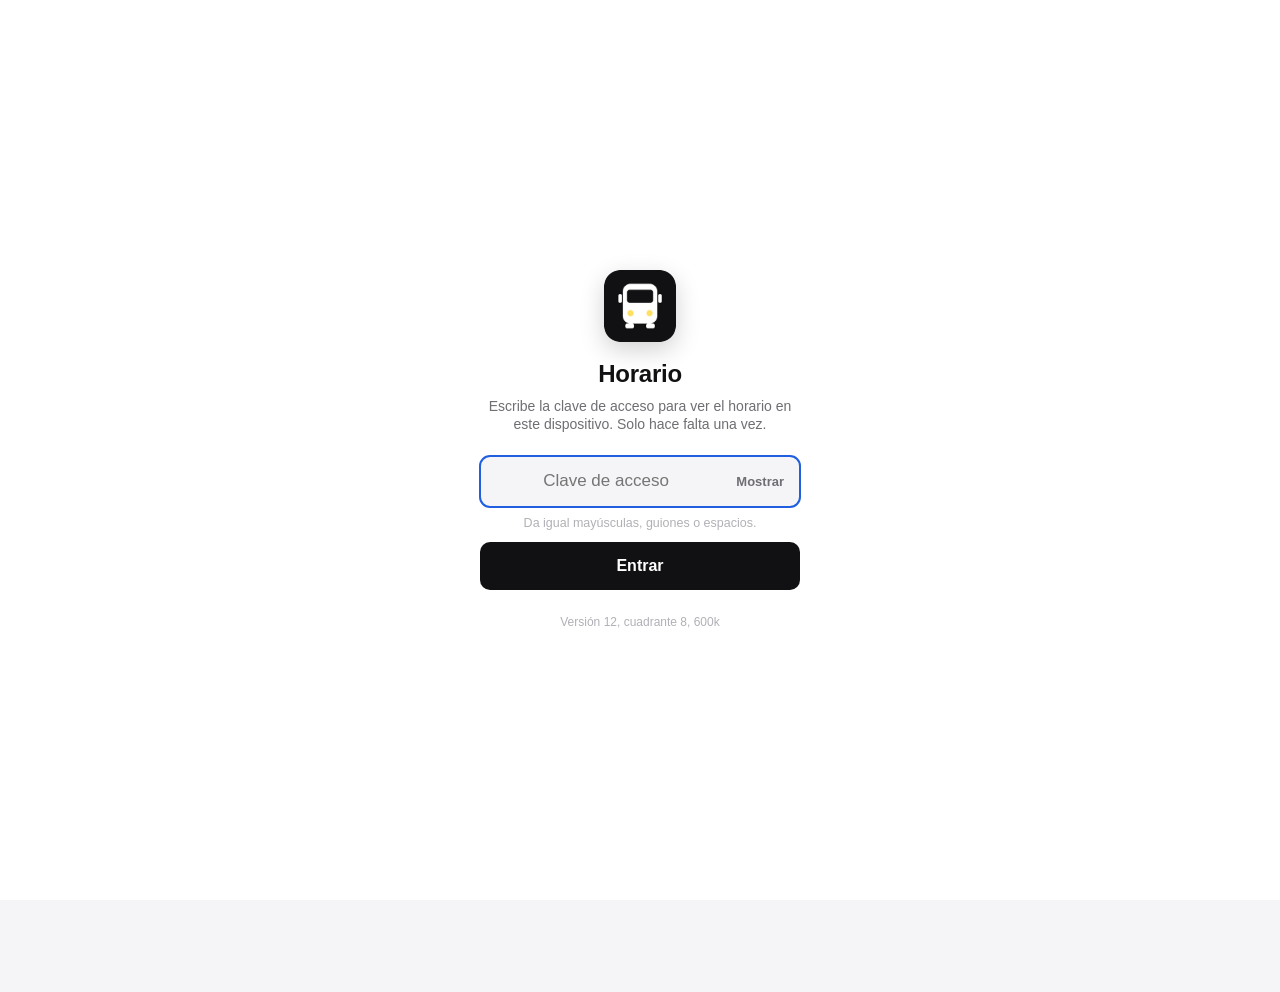
==== commit dd8c85a4: "Ajustes centrado en la columna de la app (no a todo el ancho de la ventana) (v12)" ====
--- a/index.html
+++ b/index.html
@@ -14,7 +14,7 @@
   <meta name="mobile-web-app-capable" content="yes">
   <meta name="apple-mobile-web-app-status-bar-style" content="default">
   <meta name="apple-mobile-web-app-title" content="Horario">
-  <link rel="stylesheet" href="css/styles.css?v=11">
+  <link rel="stylesheet" href="css/styles.css?v=12">
 </head>
 <body>
   <header class="top" id="top">
@@ -63,7 +63,7 @@
   <section class="sheet" id="sheet" role="dialog" aria-modal="true" aria-label="Detalle del día" hidden></section>
   <section class="settings" id="settings" role="dialog" aria-modal="true" aria-label="Ajustes" hidden></section>
 
-  <script src="js/data.js?v=11"></script>
-  <script src="js/app.js?v=11"></script>
+  <script src="js/data.js?v=12"></script>
+  <script src="js/app.js?v=12"></script>
 </body>
 </html>
--- a/css/styles.css
+++ b/css/styles.css
@@ -347,7 +347,12 @@
 /* Ajustes ------------------------------------------------------------- */
 .settings {
   position: fixed;
-  inset: 0;
+  top: 0;
+  left: 0;
+  right: 0;
+  bottom: 0;
+  max-width: 480px;
+  margin: 0 auto;
   z-index: 60;
   background: var(--bg);
   overflow-y: auto;
@@ -356,6 +361,9 @@
   transition: transform 0.28s cubic-bezier(0.32, 0.72, 0, 1);
 }
 .settings.is-open { transform: none; }
+@media (min-width: 560px) {
+  .settings { box-shadow: -1px 0 0 var(--line), 1px 0 0 var(--line); }
+}
 .set-top {
   position: sticky;
   top: 0;
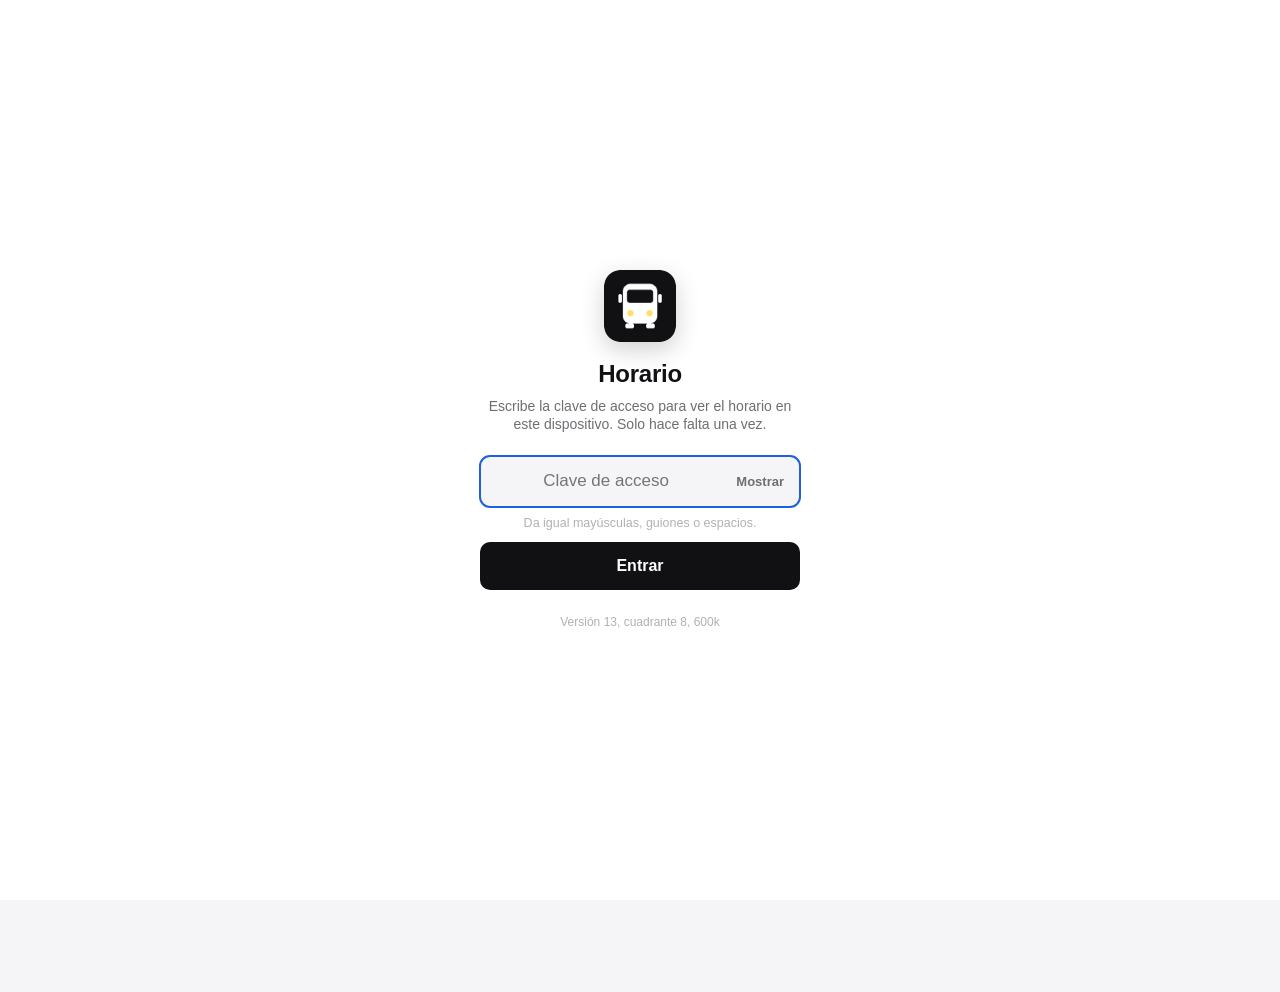
==== commit 28707f1d: "Corrige el desplazamiento horizontal en Ajustes (campos de horario sin encoger + tope de seguridad) " ====
--- a/index.html
+++ b/index.html
@@ -14,7 +14,7 @@
   <meta name="mobile-web-app-capable" content="yes">
   <meta name="apple-mobile-web-app-status-bar-style" content="default">
   <meta name="apple-mobile-web-app-title" content="Horario">
-  <link rel="stylesheet" href="css/styles.css?v=12">
+  <link rel="stylesheet" href="css/styles.css?v=13">
 </head>
 <body>
   <header class="top" id="top">
@@ -63,7 +63,7 @@
   <section class="sheet" id="sheet" role="dialog" aria-modal="true" aria-label="Detalle del día" hidden></section>
   <section class="settings" id="settings" role="dialog" aria-modal="true" aria-label="Ajustes" hidden></section>
 
-  <script src="js/data.js?v=12"></script>
-  <script src="js/app.js?v=12"></script>
+  <script src="js/data.js?v=13"></script>
+  <script src="js/app.js?v=13"></script>
 </body>
 </html>
--- a/css/styles.css
+++ b/css/styles.css
@@ -356,6 +356,7 @@
   z-index: 60;
   background: var(--bg);
   overflow-y: auto;
+  overflow-x: hidden;
   overscroll-behavior: contain;
   transform: translateX(100%);
   transition: transform 0.28s cubic-bezier(0.32, 0.72, 0, 1);
@@ -419,7 +420,7 @@
 .btn-primary:active { opacity: 0.8; }
 .hours { display: grid; grid-template-columns: 1fr 1fr; gap: 8px; margin-top: 8px; }
 .hours label { font-size: 12px; font-weight: 600; color: var(--ink-2); display: grid; gap: 4px; }
-.hours input { padding: 9px 10px; border: 1px solid var(--line); border-radius: 8px; background: var(--bg); color: var(--ink); font: inherit; font-size: 15px; }
+.hours input { padding: 9px 10px; border: 1px solid var(--line); border-radius: 8px; background: var(--bg); color: var(--ink); font: inherit; font-size: 15px; min-width: 0; width: 100%; }
 .seg button { padding: 7px 14px; border-radius: 7px; font-size: 14px; font-weight: 500; color: var(--ink-2); }
 .seg button.is-active { background: var(--bg); color: var(--ink); font-weight: 600; box-shadow: 0 1px 3px rgba(0, 0, 0, 0.15); }
 .editor { margin-top: 12px; overflow: hidden; }
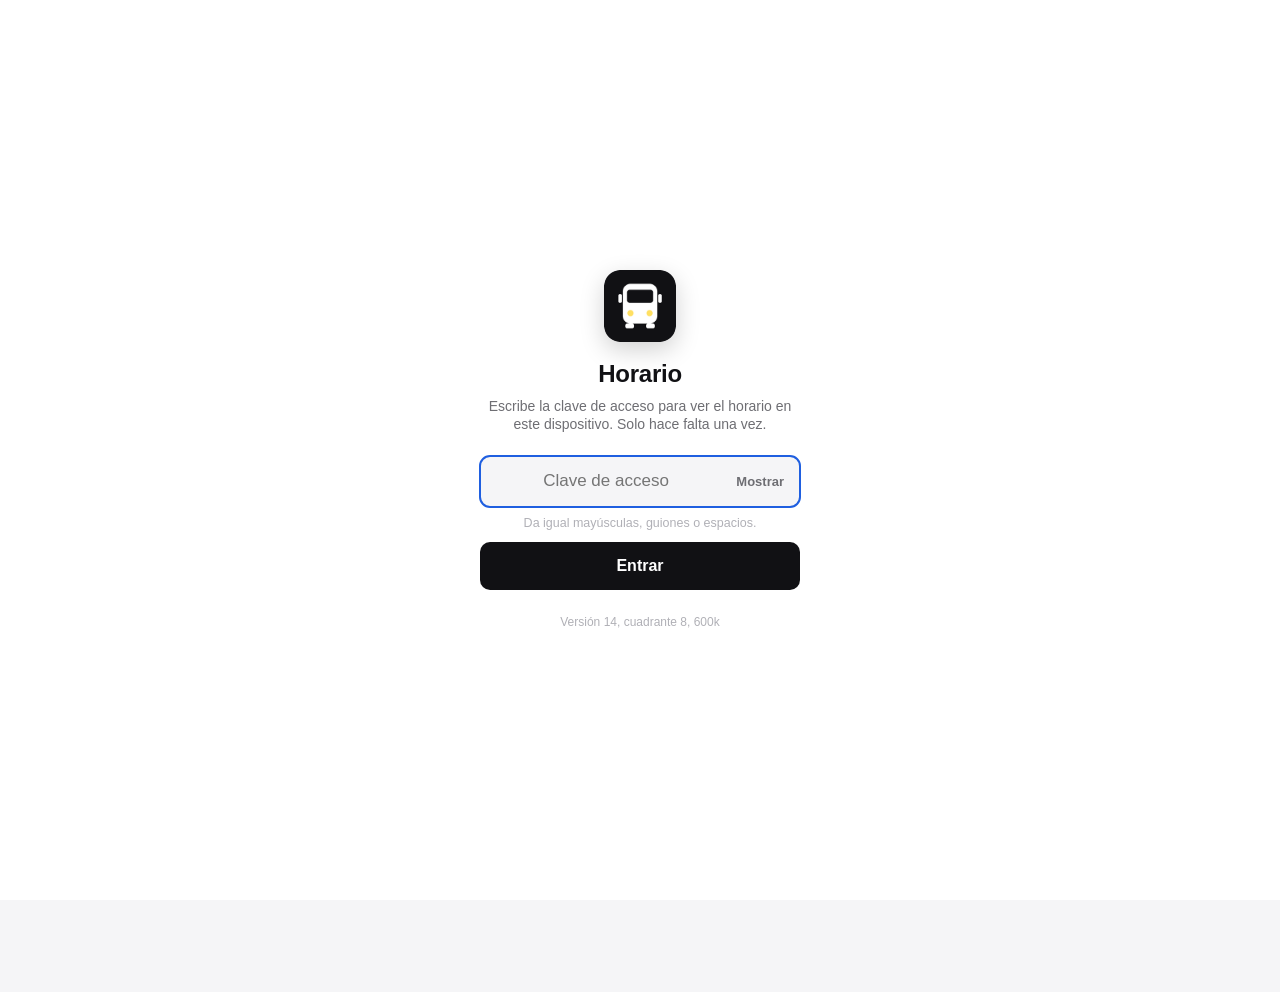
==== commit fc2f9081: "Revisión móvil: evita el zoom de iOS al tocar campos, evita el tirón para refrescar en el calendario" ====
--- a/index.html
+++ b/index.html
@@ -14,7 +14,7 @@
   <meta name="mobile-web-app-capable" content="yes">
   <meta name="apple-mobile-web-app-status-bar-style" content="default">
   <meta name="apple-mobile-web-app-title" content="Horario">
-  <link rel="stylesheet" href="css/styles.css?v=13">
+  <link rel="stylesheet" href="css/styles.css?v=14">
 </head>
 <body>
   <header class="top" id="top">
@@ -63,7 +63,7 @@
   <section class="sheet" id="sheet" role="dialog" aria-modal="true" aria-label="Detalle del día" hidden></section>
   <section class="settings" id="settings" role="dialog" aria-modal="true" aria-label="Ajustes" hidden></section>
 
-  <script src="js/data.js?v=13"></script>
-  <script src="js/app.js?v=13"></script>
+  <script src="js/data.js?v=14"></script>
+  <script src="js/app.js?v=14"></script>
 </body>
 </html>
--- a/css/styles.css
+++ b/css/styles.css
@@ -54,7 +54,7 @@
 
 /* Base --------------------------------------------------------------- */
 *, *::before, *::after { box-sizing: border-box; }
-html { -webkit-text-size-adjust: 100%; overflow-anchor: none; scrollbar-width: none; }
+html { -webkit-text-size-adjust: 100%; overflow-anchor: none; scrollbar-width: none; overscroll-behavior-y: contain; }
 html.has-modal, html.has-modal body { overflow: hidden; }
 html::-webkit-scrollbar { display: none; }
 body {
@@ -414,13 +414,13 @@
 .vac-item .btn-quiet { margin-top: 0; font-size: 13px; }
 .vac-form { display: grid; grid-template-columns: 1fr 1fr; gap: 8px; margin-top: 12px; }
 .vac-form label { font-size: 12px; font-weight: 600; color: var(--ink-2); display: grid; gap: 4px; }
-.vac-form input { padding: 9px 10px; border: 1px solid var(--line); border-radius: 8px; background: var(--bg); color: var(--ink); font: inherit; font-size: 15px; min-width: 0; }
+.vac-form input { padding: 9px 10px; border: 1px solid var(--line); border-radius: 8px; background: var(--bg); color: var(--ink); font: inherit; font-size: 16px; min-width: 0; }
 .vac-form .seg { grid-column: span 2; margin-top: 2px; }
 .btn-primary { grid-column: span 2; padding: 11px; border-radius: 9px; background: var(--vac); color: var(--vac-ink); font-size: 15px; font-weight: 600; }
 .btn-primary:active { opacity: 0.8; }
 .hours { display: grid; grid-template-columns: 1fr 1fr; gap: 8px; margin-top: 8px; }
 .hours label { font-size: 12px; font-weight: 600; color: var(--ink-2); display: grid; gap: 4px; }
-.hours input { padding: 9px 10px; border: 1px solid var(--line); border-radius: 8px; background: var(--bg); color: var(--ink); font: inherit; font-size: 15px; min-width: 0; width: 100%; }
+.hours input { padding: 9px 10px; border: 1px solid var(--line); border-radius: 8px; background: var(--bg); color: var(--ink); font: inherit; font-size: 16px; min-width: 0; width: 100%; }
 .seg button { padding: 7px 14px; border-radius: 7px; font-size: 14px; font-weight: 500; color: var(--ink-2); }
 .seg button.is-active { background: var(--bg); color: var(--ink); font-weight: 600; box-shadow: 0 1px 3px rgba(0, 0, 0, 0.15); }
 .editor { margin-top: 12px; overflow: hidden; }
@@ -462,7 +462,7 @@
   background: var(--bg);
   color: var(--ink);
   font: inherit;
-  font-size: 15px;
+  font-size: 16px;
 }
 .ed-cell.tone-descanso { background: var(--rest); border-color: transparent; color: var(--rest-ink); font-weight: 600; }
 .ed-cell:focus { outline: 2px solid var(--sevilla); outline-offset: -1px; }
